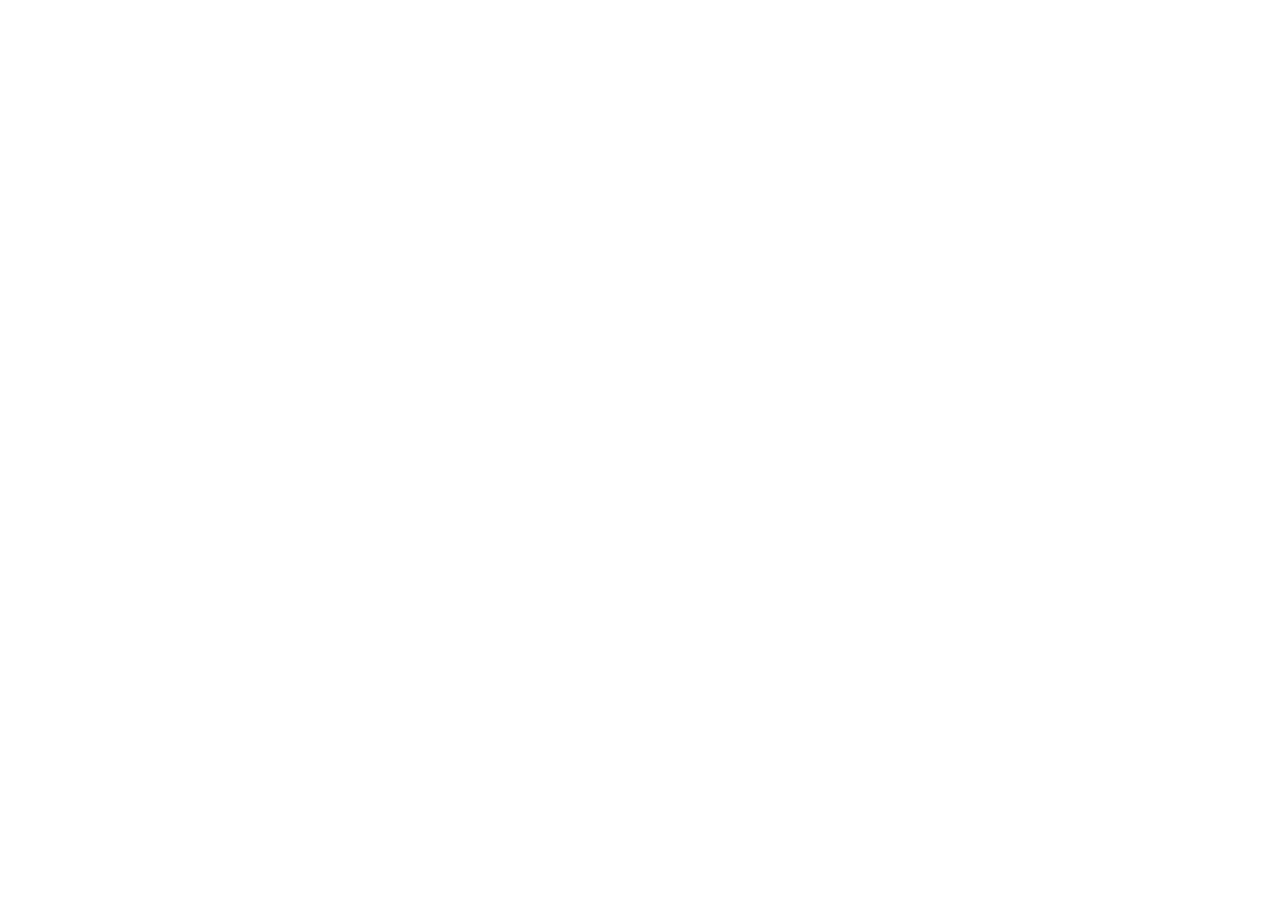
==== site/index.html @ 7bbf1fc2 "Add site/index.html" ====
<!doctype html>
<html lang="en">
<head>
  <meta charset="utf-8">
  <meta name="viewport" content="width=device-width,initial-scale=1">
  <meta name="description" content="A practical, spoiler-aware guide to Big Walk multiplayer, maps, items, radios, puzzles, and tower routes.">
  <meta property="og:title" content="Big Walk Field Guide">
  <meta property="og:description" content="Take the long way. Get home together.">
  <meta property="og:image" content="og.png">
  <meta name="twitter:card" content="summary_large_image">
  <title>Big Walk Field Guide</title>
  <link rel="stylesheet" href="styles.css">
</head>
<body>
  <div id="app"></div>
  <script src="app.js"></script>
</body>
</html>
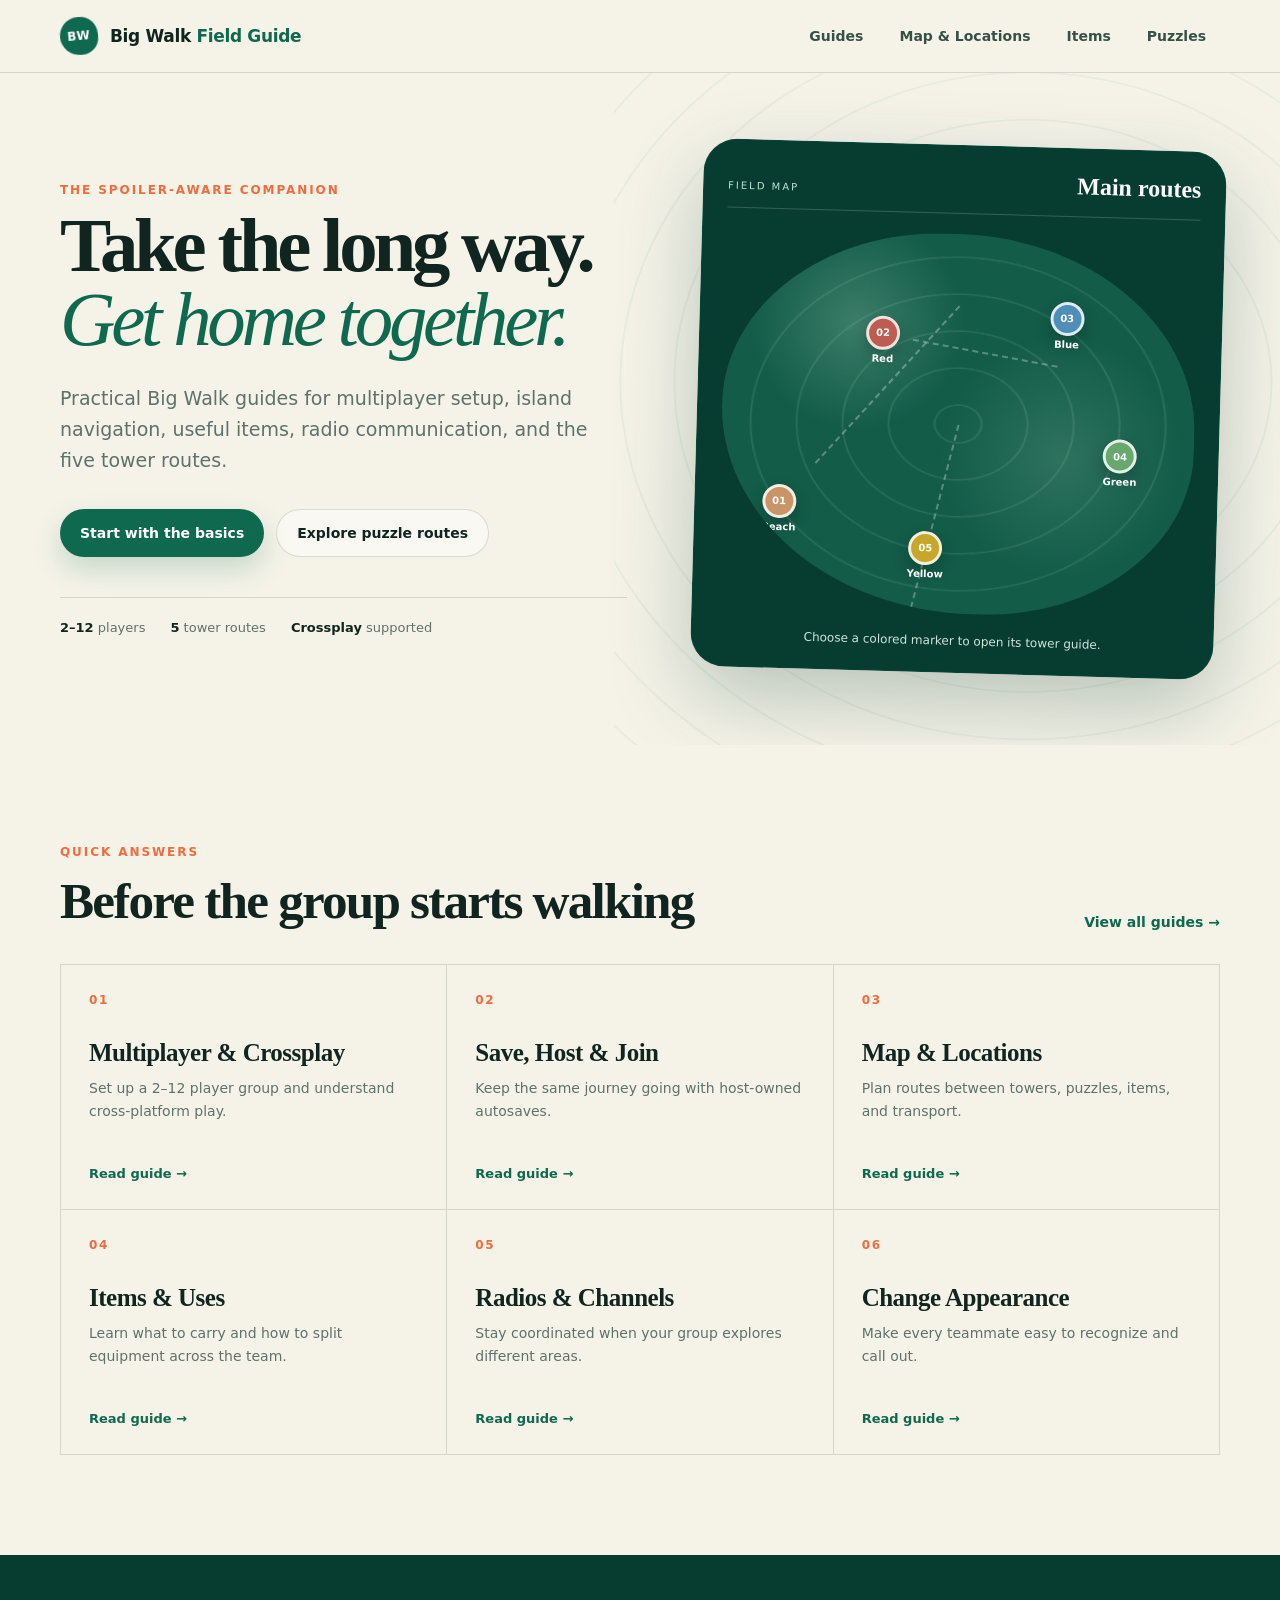
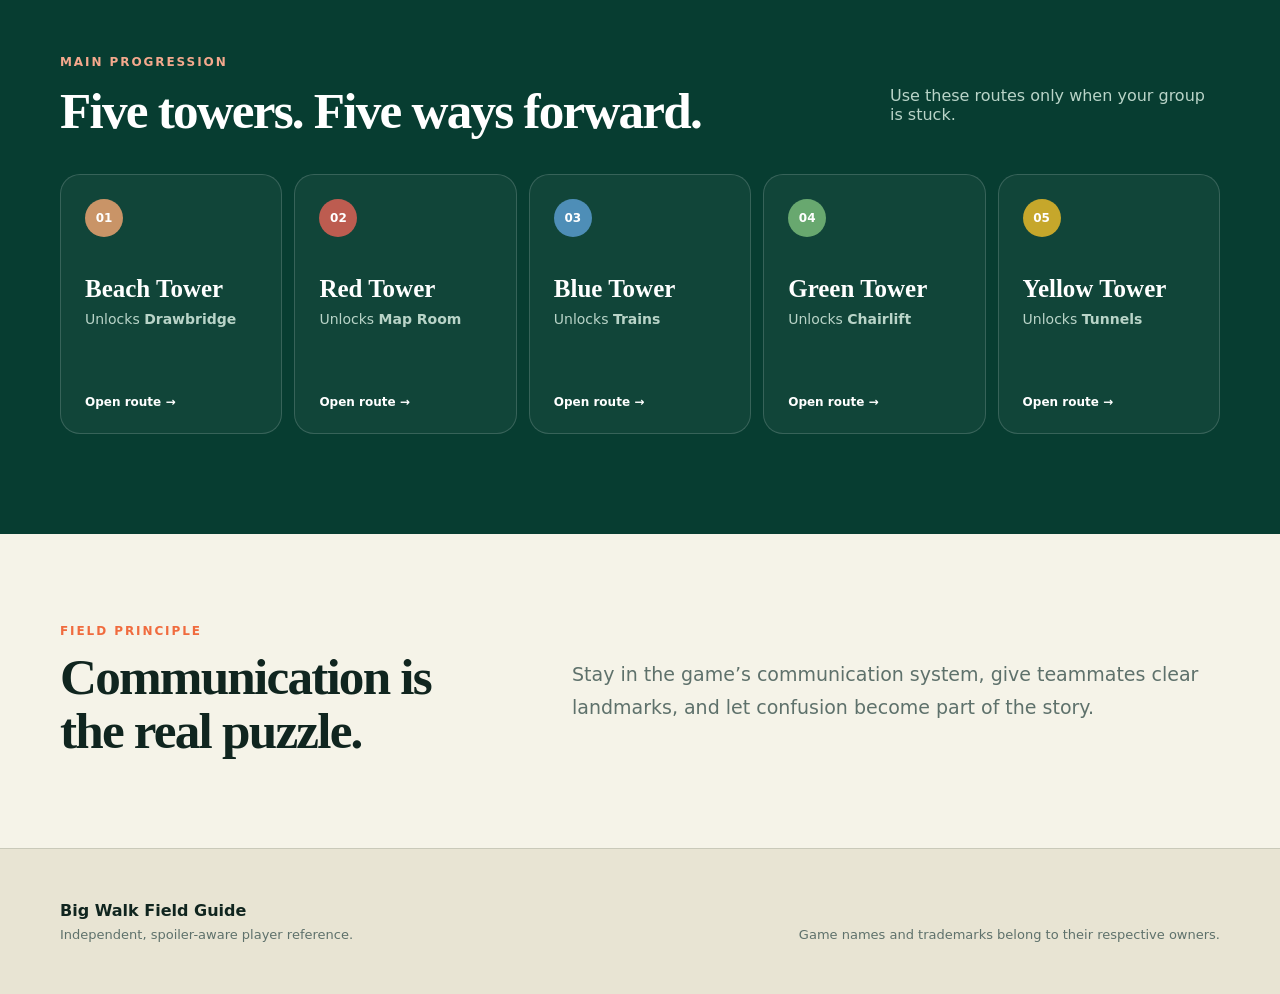
==== commit 34fc17f5: "Use optimized social preview" ====
--- a/site/index.html
+++ b/site/index.html
@@ -6,7 +6,7 @@
   <meta name="description" content="A practical, spoiler-aware guide to Big Walk multiplayer, maps, items, radios, puzzles, and tower routes.">
   <meta property="og:title" content="Big Walk Field Guide">
   <meta property="og:description" content="Take the long way. Get home together.">
-  <meta property="og:image" content="og.png">
+  <meta property="og:image" content="og.jpg">
   <meta name="twitter:card" content="summary_large_image">
   <title>Big Walk Field Guide</title>
   <link rel="stylesheet" href="styles.css">
--- a/site/styles.css
+++ b/site/styles.css
@@ -0,0 +1,100 @@
+:root {
+  --ink: #10251f;
+  --muted: #5e716b;
+  --paper: #f5f3e8;
+  --paper-deep: #e8e4d3;
+  --green: #0f694f;
+  --green-dark: #073d31;
+  --mint: #bde5cf;
+  --orange: #f06b3e;
+  --line: rgba(16, 37, 31, 0.14);
+}
+
+* { box-sizing: border-box; }
+html { scroll-behavior: smooth; }
+body { margin: 0; overflow-x: hidden; background: var(--paper); color: var(--ink); font-family: Inter, ui-sans-serif, system-ui, -apple-system, BlinkMacSystemFont, "Segoe UI", sans-serif; }
+a { color: inherit; text-decoration: none; }
+.shell { width: min(1160px, calc(100% - 40px)); margin-inline: auto; }
+.eyebrow { margin: 0 0 12px; color: var(--orange); font-size: 12px; font-weight: 800; letter-spacing: .16em; }
+
+.site-header { position: sticky; top: 0; z-index: 30; border-bottom: 1px solid var(--line); background: rgba(245, 243, 232, .94); backdrop-filter: blur(16px); }
+.header-inner { min-height: 72px; display: flex; align-items: center; justify-content: space-between; gap: 24px; }
+.brand { display: flex; align-items: center; gap: 12px; font-size: 17px; font-weight: 800; letter-spacing: -.02em; }
+.brand b { color: var(--green); }
+.brand-mark { width: 38px; height: 38px; display: grid; place-items: center; border-radius: 50% 48% 45% 52%; background: var(--green); color: white; font-size: 12px; letter-spacing: .08em; transform: rotate(-5deg); }
+.desktop-nav { display: flex; align-items: center; gap: 8px; }
+.desktop-nav a { padding: 10px 14px; border-radius: 999px; color: #365048; font-size: 14px; font-weight: 700; }
+.desktop-nav a:hover { background: var(--paper-deep); color: var(--green); }
+.mobile-menu { display: none; position: relative; }
+.mobile-menu summary { cursor: pointer; font-weight: 800; }
+.mobile-menu nav { position: absolute; top: 38px; right: 0; width: 220px; padding: 12px; display: grid; gap: 4px; border: 1px solid var(--line); border-radius: 16px; background: var(--paper); box-shadow: 0 18px 50px rgba(16,37,31,.14); }
+.mobile-menu a { padding: 11px; border-radius: 10px; font-weight: 700; }
+
+.home-hero { position: relative; overflow: hidden; background: var(--paper); }
+.home-hero::before { content: ""; position: absolute; inset: 0 0 auto 48%; height: 100%; opacity: .5; background: repeating-radial-gradient(ellipse at 62% 46%, transparent 0 27px, rgba(15,105,79,.11) 28px 29px, transparent 30px 54px); }
+.hero-grid { min-height: 650px; padding-block: 72px; display: grid; grid-template-columns: 1.04fr .96fr; align-items: center; gap: 70px; }
+.hero-copy { position: relative; z-index: 2; }
+.hero-copy h1 { max-width: 760px; margin: 0; font-family: Georgia, "Times New Roman", serif; font-size: clamp(54px, 6vw, 86px); line-height: .96; letter-spacing: -.055em; font-weight: 700; }
+.hero-copy h1 em { color: var(--green); font-weight: 400; }
+.lede { max-width: 680px; margin: 26px 0 0; color: var(--muted); font-size: 19px; line-height: 1.65; }
+.hero-actions { display: flex; gap: 12px; flex-wrap: wrap; margin-top: 32px; }
+.button { display: inline-flex; align-items: center; justify-content: center; min-height: 48px; padding: 0 20px; border-radius: 999px; font-weight: 800; font-size: 14px; }
+.button.primary { background: var(--green); color: white; box-shadow: 0 12px 28px rgba(15,105,79,.2); }
+.button.secondary { border: 1px solid var(--line); background: rgba(255,255,255,.42); }
+.fact-row { margin-top: 40px; padding-top: 22px; border-top: 1px solid var(--line); display: flex; gap: 25px; flex-wrap: wrap; color: var(--muted); font-size: 13px; }
+.fact-row b { color: var(--ink); }
+
+.island-card { position: relative; z-index: 2; padding: 24px; border: 1px solid rgba(15,105,79,.2); border-radius: 34px; background: var(--green-dark); color: white; box-shadow: 0 30px 80px rgba(7,61,49,.25); transform: rotate(1.6deg); }
+.island-title { display: flex; justify-content: space-between; align-items: end; padding-bottom: 16px; border-bottom: 1px solid rgba(255,255,255,.18); }
+.island-title span { font-size: 10px; letter-spacing: .2em; color: var(--mint); }
+.island-title b { font-family: Georgia, serif; font-size: 24px; }
+.island-shape { position: relative; min-height: 380px; margin: 20px 0; border-radius: 47% 52% 45% 55%; background: radial-gradient(circle at 28% 24%, rgba(189,229,207,.24), transparent 24%), radial-gradient(circle at 72% 58%, rgba(189,229,207,.16), transparent 30%), repeating-radial-gradient(ellipse at 50% 50%, transparent 0 22px, rgba(189,229,207,.12) 23px 24px, transparent 25px 46px), #125c48; overflow: hidden; }
+.island-card > p { margin: 0; color: #cfe5d9; font-size: 12px; text-align: center; }
+.map-pin { position: absolute; z-index: 3; display: grid; justify-items: center; gap: 3px; color: white; font-size: 10px; font-weight: 800; }
+.map-pin span { width: 34px; height: 34px; display: grid; place-items: center; border: 3px solid rgba(255,255,255,.82); border-radius: 50%; background: var(--orange); box-shadow: 0 7px 16px rgba(0,0,0,.22); }
+.map-pin.blué span, .map-pin.blue span { background: #4e8eb7; }.map-pin.green span { background: #68a86f; }.map-pin.red span { background: #bd5c50; }.map-pin.yellow span { background: #c6a72b; }.map-pin.sand span { background: #c99467; }
+.pin-1 { left: 9%; top: 67%; }.pin-2 { left: 30%; top: 22%; }.pin-3 { right: 24%; top: 17%; }.pin-4 { right: 12%; top: 53%; }.pin-5 { left: 40%; bottom: 9%; }
+.trail { position: absolute; height: 2px; border-top: 2px dashed rgba(255,255,255,.3); transform-origin: left; }.trail-a { width: 45%; left: 20%; top: 61%; transform: rotate(-49deg); }.trail-b { width: 31%; left: 40%; top: 28%; transform: rotate(9deg); }.trail-c { width: 40%; right: 10%; top: 50%; transform: rotate(103deg); }
+
+.quick-section { padding-block: 100px; }
+.section-heading { display: flex; align-items: end; justify-content: space-between; gap: 30px; margin-bottom: 34px; }
+.section-heading h2 { max-width: 700px; margin: 0; font-family: Georgia, serif; font-size: clamp(36px, 4vw, 52px); letter-spacing: -.035em; }
+.section-heading > a { color: var(--green); font-size: 14px; font-weight: 800; }
+.quick-grid { display: grid; grid-template-columns: repeat(3, 1fr); border-top: 1px solid var(--line); border-left: 1px solid var(--line); }
+.quick-card { min-height: 245px; padding: 28px; display: flex; flex-direction: column; border-right: 1px solid var(--line); border-bottom: 1px solid var(--line); transition: background .2s, transform .2s; }
+.quick-card:hover { background: rgba(255,255,255,.42); transform: translateY(-3px); }
+.card-num { color: var(--orange); font-size: 12px; font-weight: 800; letter-spacing: .14em; }
+.quick-card h3 { margin: 32px 0 10px; font-family: Georgia, serif; font-size: 25px; letter-spacing: -.02em; }
+.quick-card p { margin: 0; color: var(--muted); font-size: 14px; line-height: 1.65; }
+.card-link { margin-top: auto; padding-top: 24px; color: var(--green); font-size: 13px; font-weight: 800; }
+
+.routes-section { padding-block: 100px; background: var(--green-dark); color: white; }
+.section-heading.light .eyebrow { color: #f4a98d; }.section-heading.light > p { max-width: 330px; color: #b9d4c8; }
+.route-grid { display: grid; grid-template-columns: repeat(5, 1fr); gap: 12px; }
+.route-card { min-height: 260px; padding: 24px; display: flex; flex-direction: column; border: 1px solid rgba(255,255,255,.16); border-radius: 20px; background: rgba(255,255,255,.045); transition: transform .2s, background .2s; }
+.route-card:hover { transform: translateY(-5px); background: rgba(255,255,255,.09); }
+.route-card > span { width: 38px; height: 38px; display: grid; place-items: center; border-radius: 50%; background: var(--orange); font-size: 12px; font-weight: 800; }.route-card.blue > span { background: #4e8eb7; }.route-card.green > span { background: #68a86f; }.route-card.red > span { background: #bd5c50; }.route-card.yellow > span { background: #c6a72b; }.route-card.sand > span { background: #c99467; }
+.route-card h3 { margin: 38px 0 8px; font-family: Georgia, serif; font-size: 25px; }.route-card p { margin: 0; color: #b9d4c8; font-size: 14px; }.route-card > b { margin-top: auto; color: white; font-size: 12px; }
+.principle-section { padding-block: 90px; display: grid; grid-template-columns: .8fr 1.2fr; gap: 80px; align-items: center; }.principle-copy h2 { margin: 0; font-family: Georgia, serif; font-size: clamp(38px, 4vw, 56px); line-height: 1.05; letter-spacing: -.035em; }.principle-section > p { margin: 0; color: var(--muted); font-size: 19px; line-height: 1.75; }
+
+.article-hero { position: relative; overflow: hidden; padding: 92px 0 72px; background: var(--green-dark); color: white; }
+.article-hero::after { content: ""; position: absolute; inset: -70% -10% -70% 48%; opacity: .4; background: repeating-radial-gradient(ellipse at center, transparent 0 34px, rgba(189,229,207,.18) 35px 36px, transparent 37px 69px); transform: rotate(-12deg); }
+.article-hero-inner { position: relative; z-index: 2; display: grid; grid-template-columns: 1fr 220px; align-items: center; gap: 60px; }
+.article-hero h1 { max-width: 820px; margin: 0; font-family: Georgia, serif; font-size: clamp(46px, 6vw, 76px); line-height: 1; letter-spacing: -.05em; }.article-hero .lede { max-width: 760px; color: #c7ded4; }
+.route-orbit { position: relative; width: 190px; height: 190px; border: 1px solid rgba(255,255,255,.26); border-radius: 50%; }.route-orbit::before,.route-orbit::after { content: ""; position: absolute; inset: 24px; border: 1px solid rgba(255,255,255,.18); border-radius: 45% 55% 48% 52%; transform: rotate(28deg); }.route-orbit::after { inset: 52px; transform: rotate(-18deg); }.route-orbit span { position: absolute; color: var(--orange); font-size: 14px; }.route-orbit span:nth-child(1){left:22px;top:35px}.route-orbit span:nth-child(2){right:27px;top:73px}.route-orbit span:nth-child(3){left:77px;bottom:15px}
+.article-layout { padding-block: 74px 110px; display: grid; grid-template-columns: minmax(0, 1fr) 310px; gap: 80px; align-items: start; }
+.quick-answer { padding: 26px 28px; border-left: 4px solid var(--orange); background: rgba(255,255,255,.45); }.quick-answer p:last-child { margin: 0; font-family: Georgia, serif; font-size: 23px; line-height: 1.55; }
+.content-section { padding: 44px 0; border-bottom: 1px solid var(--line); }.content-section h2 { margin: 0 0 16px; font-family: Georgia, serif; font-size: 34px; letter-spacing: -.025em; }.content-section p,.content-section li { color: var(--muted); font-size: 17px; line-height: 1.75; }.content-section ul { display: grid; grid-template-columns: repeat(2, 1fr); gap: 10px 28px; padding-left: 20px; }
+.source-note { margin-top: 44px; padding: 22px; border: 1px solid var(--line); border-radius: 16px; }.source-note strong { color: var(--green); }.source-note p { margin: 8px 0 0; color: var(--muted); font-size: 13px; line-height: 1.65; }
+.related-panel { position: sticky; top: 110px; padding: 26px; border: 1px solid var(--line); border-radius: 22px; background: rgba(255,255,255,.35); }.related-panel h2 { margin: 0 0 18px; font-family: Georgia, serif; font-size: 28px; }.related-links { display: grid; }.related-links a { padding: 15px 0; display: flex; justify-content: space-between; gap: 10px; border-bottom: 1px solid var(--line); font-size: 14px; font-weight: 700; }.related-links span { color: var(--orange); }.all-guides { display: inline-block; margin-top: 22px; color: var(--green); font-size: 13px; font-weight: 800; }
+.not-found { min-height: 70vh; padding-block: 140px; text-align: center; }.not-found h1 { margin: 0; font-family: Georgia, serif; font-size: 68px; }.not-found p:not(.eyebrow) { color: var(--muted); margin-bottom: 30px; }
+
+.site-footer { padding: 48px 0; border-top: 1px solid var(--line); background: var(--paper-deep); }.footer-inner { display: flex; justify-content: space-between; gap: 30px; align-items: end; }.footer-inner p { margin: 0; color: var(--muted); font-size: 13px; line-height: 1.7; }.footer-inner strong { color: var(--ink); font-size: 16px; }.footer-note { text-align: right; }
+
+@media (max-width: 960px) {
+  .hero-grid { grid-template-columns: 1fr; gap: 45px; }.island-card { width: min(600px, 100%); margin-inline: auto; }.quick-grid { grid-template-columns: repeat(2, 1fr); }.route-grid { grid-template-columns: repeat(2, 1fr); }.route-card:last-child { grid-column: span 2; min-height: 190px; }.article-layout { grid-template-columns: 1fr; gap: 42px; }.related-panel { position: static; }.article-hero-inner { grid-template-columns: 1fr 150px; }.route-orbit { width: 140px; height: 140px; }.principle-section { grid-template-columns: 1fr; gap: 30px; }
+}
+
+@media (max-width: 700px) {
+  .shell { width: calc(100% - 28px); }.desktop-nav { display: none; }.mobile-menu { display: block; }.hero-grid,.hero-copy,.island-card { min-width: 0; max-width: 100%; }.hero-grid { min-height: auto; padding-block: 58px; }.hero-copy h1 { max-width: 100%; overflow-wrap: anywhere; font-size: clamp(44px, 13vw, 54px); }.lede { max-width: 100%; font-size: 17px; }.hero-actions { flex-direction: column; }.hero-actions .button { width: 100%; }.fact-row { gap: 12px 20px; }.island-card { width: 100%; padding: 18px; border-radius: 24px; transform: none; }.island-shape { min-height: 330px; }.quick-section,.routes-section { padding-block: 70px; }.section-heading { align-items: start; flex-direction: column; gap: 16px; }.quick-grid { grid-template-columns: 1fr; }.quick-card { min-height: 220px; }.route-grid { grid-template-columns: 1fr; }.route-card,.route-card:last-child { grid-column: auto; min-height: 210px; }.principle-section { padding-block: 70px; }.article-hero { padding-block: 64px 52px; }.article-hero-inner { grid-template-columns: 1fr; }.route-orbit { display: none; }.article-layout { padding-block: 46px 80px; }.content-section ul { grid-template-columns: 1fr; }.footer-inner { align-items: start; flex-direction: column; }.footer-note { text-align: left; }
+}
